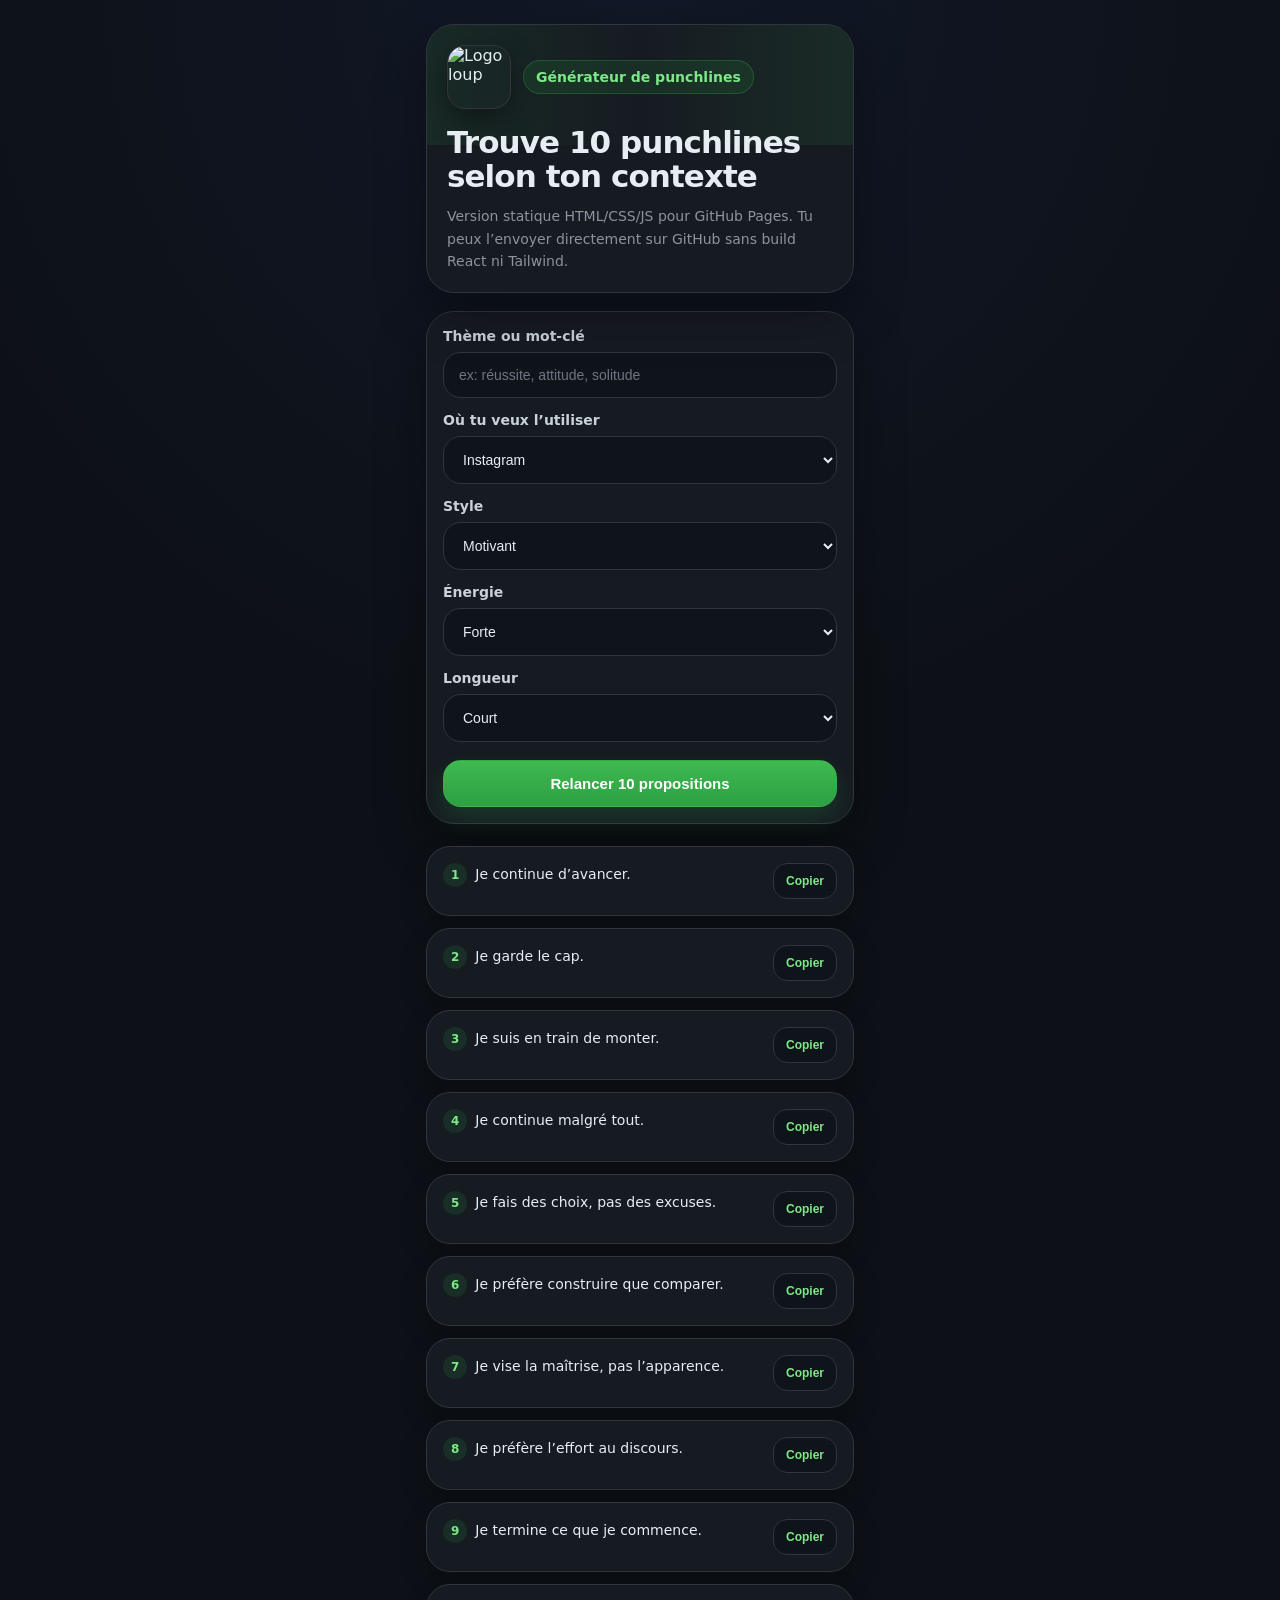
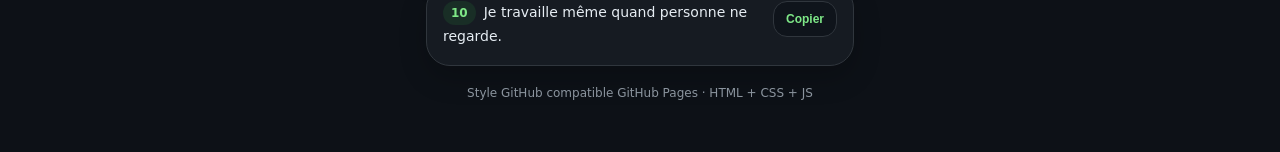
==== index.html @ 9e533f81 "Update index.html" ====
<!DOCTYPE html>
<html lang="fr">
  <head>
    <meta charset="UTF-8" />
    <meta name="viewport" content="width=device-width, initial-scale=1.0" />
    <title>Générateur de punchlines</title>
    <style>
      :root {
        --bg: #0d1117;
        --panel: #161b22;
        --panel-2: #0f141b;
        --border: #30363d;
        --text: #e6edf3;
        --muted: #8b949e;
        --green: #2ea043;
        --green-hover: #3fb950;
        --green-soft: rgba(46, 160, 67, 0.14);
        --shadow: 0 20px 50px rgba(0, 0, 0, 0.35);
        --radius: 24px;
      }

      * {
        box-sizing: border-box;
      }

      body {
        margin: 0;
        font-family: Inter, ui-sans-serif, system-ui, -apple-system, BlinkMacSystemFont, "Segoe UI", sans-serif;
        background: radial-gradient(circle at top, #111827, var(--bg) 40%);
        color: var(--text);
      }

      .app {
        width: 100%;
        max-width: 460px;
        margin: 0 auto;
        padding: 24px 16px 40px;
      }

      .card {
        background: var(--panel);
        border: 1px solid var(--border);
        border-radius: 28px;
        box-shadow: var(--shadow);
      }

      .hero {
        position: relative;
        overflow: hidden;
        padding: 20px;
        margin-bottom: 18px;
      }

      .hero::before {
        content: "";
        position: absolute;
        inset: 0 auto auto 0;
        width: 100%;
        height: 120px;
        background: linear-gradient(90deg, rgba(46, 160, 67, 0.12), transparent 50%, rgba(63, 185, 80, 0.1));
        pointer-events: none;
      }

      .hero-top {
        position: relative;
        display: flex;
        align-items: center;
        gap: 12px;
        margin-bottom: 16px;
      }

      .logo {
        width: 64px;
        height: 64px;
        border-radius: 18px;
        object-fit: cover;
        border: 1px solid var(--border);
        box-shadow: 0 10px 28px rgba(0, 0, 0, 0.4);
      }

      .badge {
        display: inline-flex;
        align-items: center;
        gap: 8px;
        padding: 8px 12px;
        border-radius: 999px;
        border: 1px solid rgba(63, 185, 80, 0.25);
        background: var(--green-soft);
        color: #7ee787;
        font-size: 14px;
        font-weight: 600;
      }

      h1 {
        position: relative;
        margin: 0;
        font-size: 31px;
        line-height: 1.1;
        letter-spacing: -0.03em;
      }

      .subtitle {
        position: relative;
        margin: 12px 0 0;
        color: var(--muted);
        font-size: 14px;
        line-height: 1.6;
      }

      .form {
        padding: 16px;
        margin-bottom: 22px;
      }

      .field {
        margin-bottom: 14px;
      }

      .field:last-child {
        margin-bottom: 0;
      }

      label {
        display: block;
        margin-bottom: 8px;
        font-size: 14px;
        font-weight: 600;
        color: #c9d1d9;
      }

      input,
      select {
        width: 100%;
        border: 1px solid var(--border);
        border-radius: 18px;
        background: var(--panel-2);
        color: var(--text);
        padding: 14px 15px;
        font-size: 14px;
        outline: none;
        transition: border-color 0.2s ease, box-shadow 0.2s ease, background 0.2s ease;
      }

      input::placeholder {
        color: #6e7681;
      }

      input:focus,
      select:focus {
        border-color: var(--green-hover);
        box-shadow: 0 0 0 4px rgba(46, 160, 67, 0.12);
        background: #11161d;
      }

      .button {
        width: 100%;
        margin-top: 4px;
        border: 1px solid rgba(63, 185, 80, 0.28);
        border-radius: 18px;
        background: linear-gradient(180deg, var(--green-hover), var(--green));
        color: white;
        padding: 14px 16px;
        font-size: 15px;
        font-weight: 700;
        cursor: pointer;
        transition: transform 0.15s ease, filter 0.2s ease;
        box-shadow: 0 12px 26px rgba(46, 160, 67, 0.22);
      }

      .button:hover {
        filter: brightness(1.05);
      }

      .button:active {
        transform: scale(0.99);
      }

      .results {
        display: flex;
        flex-direction: column;
        gap: 12px;
      }

      .result {
        display: flex;
        justify-content: space-between;
        gap: 12px;
        align-items: flex-start;
        padding: 16px;
        border: 1px solid var(--border);
        border-radius: var(--radius);
        background: var(--panel);
        box-shadow: 0 12px 28px rgba(0, 0, 0, 0.2);
      }

      .result-text {
        margin: 0;
        font-size: 14px;
        line-height: 1.7;
        color: #e6edf3;
      }

      .index {
        display: inline-flex;
        align-items: center;
        justify-content: center;
        min-width: 24px;
        height: 24px;
        margin-right: 8px;
        padding: 0 8px;
        border-radius: 999px;
        background: var(--green-soft);
        color: #7ee787;
        font-size: 12px;
        font-weight: 700;
        vertical-align: middle;
      }

      .copy-btn {
        flex-shrink: 0;
        border: 1px solid var(--border);
        background: var(--panel-2);
        color: #7ee787;
        border-radius: 14px;
        padding: 10px 12px;
        font-size: 12px;
        font-weight: 700;
        cursor: pointer;
        transition: background 0.2s ease, border-color 0.2s ease;
      }

      .copy-btn:hover {
        background: var(--green-soft);
        border-color: rgba(63, 185, 80, 0.35);
      }

      .footer {
        margin-top: 20px;
        text-align: center;
        color: var(--muted);
        font-size: 12px;
      }

      @media (max-width: 480px) {
        .app {
          padding: 18px 12px 32px;
        }

        h1 {
          font-size: 28px;
        }

        .result {
          padding: 14px;
        }
      }
    </style>
  </head>
  <body>
    <div class="app">
      <section class="card hero">
        <div class="hero-top">
          <img src="alpha.jpeg" alt="Logo loup" class="logo" />
          <div class="badge">Générateur de punchlines</div>
        </div>
        <h1>Trouve 10 punchlines selon ton contexte</h1>
        <p class="subtitle">
          Version statique HTML/CSS/JS pour GitHub Pages. Tu peux l’envoyer directement sur GitHub sans build React ni Tailwind.
        </p>
      </section>

      <section class="card form">
        <div class="field">
          <label for="theme">Thème ou mot-clé</label>
          <input id="theme" type="text" placeholder="ex: réussite, attitude, solitude" />
        </div>

        <div class="field">
          <label for="usage">Où tu veux l’utiliser</label>
          <select id="usage">
            <option value="instagram">Instagram</option>
            <option value="tiktok">TikTok</option>
            <option value="bio">Bio</option>
            <option value="story">Story</option>
            <option value="rap">Rap / texte</option>
            <option value="autre">Autre</option>
          </select>
        </div>

        <div class="field">
          <label for="tone">Style</label>
          <select id="tone">
            <option value="motivant">Motivant</option>
            <option value="drole">Drôle</option>
            <option value="sombre">Sombre</option>
            <option value="luxe">Luxe</option>
            <option value="reseaux">Réseaux</option>
          </select>
        </div>

        <div class="field">
          <label for="energy">Énergie</label>
          <select id="energy">
            <option value="forte">Forte</option>
            <option value="moyenne">Moyenne</option>
            <option value="douce">Douce</option>
          </select>
        </div>

        <div class="field">
          <label for="length">Longueur</label>
          <select id="length">
            <option value="court">Court</option>
            <option value="moyen">Moyen</option>
            <option value="libre">Libre</option>
          </select>
        </div>

        <button id="refreshBtn" class="button">Relancer 10 propositions</button>
      </section>

      <section id="results" class="results"></section>

      <p class="footer">Style GitHub compatible GitHub Pages · HTML + CSS + JS</p>
    </div>

    <script>
      const punchlines = [
        'J’avance en silence, mais ça fait du bruit.',
        'Je build pendant que tu refresh.',
        'Moins de promesses, plus de preuves.',
        'Je suis passé en mode avion, mais je monte.',
        'Je fais du réel pendant que tu fais du contenu.',
        'Je préfère être solide que populaire.',
        'Je ne rush pas, je vise juste.',
        'Je suis focus, pas occupé.',
        'Je ne bluffe pas, je prouve.',
        'Je travaille même quand personne ne regarde.',
        'Je ne cherche plus, je crée.',
        'Je suis lent mais inarrêtable.',
        'Je suis devenu mon meilleur investissement.',
        'Je préfère construire que comparer.',
        'Je ne cours plus, je trace.',
        'Je suis là pour durer, pas pour buzzer.',
        'Je fais simple, mais ça frappe.',
        'Je coupe le superflu sans regret.',
        'Je préfère l’effort au discours.',
        'Je reste carré même quand c’est flou.',
        'Je vise la maîtrise, pas l’apparence.',
        'Je suis là pour avancer.',
        'Je préfère être respecté que validé.',
        'Je fais le travail que d’autres évitent.',
        'Je reste stable pendant que ça bouge.',
        'Je fais du silence une arme.',
        'Je préfère être sous-estimé.',
        'Je livre plus que je ne montre.',
        'Je suis cohérent même quand c’est dur.',
        'Je ne suis pas parfait, mais constant.',
        'Je fais des choix, pas des excuses.',
        'Je cherche à progresser.',
        'Je suis plus précis que rapide.',
        'Je préfère être efficace que visible.',
        'Je construis ma version.',
        'Je fais moins de bruit, plus de résultats.',
        'Je cherche le solide.',
        'Je termine ce que je commence.',
        'Je suis patient mais déterminé.',
        'Je pense grand et j’agis simple.',
        'Je fais du concret, pas des promesses.',
        'Je garde le cap.',
        'Je suis offline mais mes résultats parlent.',
        'Je suis régulier, pas spectaculaire.',
        'Je préfère durer que briller.',
        'Je produis pendant que tu procrastines.',
        'Je suis calme mais focus.',
        'Je fais le job, même sans motivation.',
        'Je suis constant, c’est ça la diff.',
        'Je fais plus que je ne montre.',
        'Je suis stable dans le chaos.',
        'Je suis devenu mon propre standard.',
        'Je les exécute.',
        'Je coupe ce qui ralentit.',
        'Je garde ce qui construit.',
        'Je suis dans le concret.',
        'Je sais ce que je veux.',
        'Je fais ce qu’il faut.',
        'Je reste focus.',
        'Je continue malgré tout.',
        'Je suis en train de monter.',
        'Je reste déterminé.',
        'Je suis dans l’action.',
        'Je continue d’avancer.',
        'Je garde la vision.',
        'Je construis quelque chose de réel.',
        'Je ne triche pas.',
        'Je fais les choses correctement.',
        'Je garde le cap, quoi qu’il arrive.'
      ];

      let refreshIndex = 0;

      function hashString(str) {
        let hash = 0;
        for (let i = 0; i < str.length; i++) {
          hash = (hash << 5) - hash + str.charCodeAt(i);
          hash |= 0;
        }
        return Math.abs(hash);
      }

      function pickTen() {
        const theme = document.getElementById('theme').value || '';
        const usage = document.getElementById('usage').value;
        const tone = document.getElementById('tone').value;
        const energy = document.getElementById('energy').value;
        const length = document.getElementById('length').value;

        const seed = hashString(`${theme}|${usage}|${tone}|${energy}|${length}|${refreshIndex}`);

        return punchlines
          .map((line, index) => {
            let score = hashString(`${seed}-${line}-${index}`) % 1000;
            const lower = line.toLowerCase();
            if (theme && lower.includes(theme.toLowerCase())) score += 160;
            if (energy === 'forte' && /(focus|cap|avance|prouve|déterminé)/i.test(line)) score += 90;
            if (energy === 'douce' && /(calme|silence|stable|patient)/i.test(line)) score += 90;
            if (length === 'court' && line.length < 34) score += 100;
            if (length === 'moyen' && line.length >= 34 && line.length <= 60) score += 100;
            return { line, score };
          })
          .sort((a, b) => b.score - a.score)
          .slice(0, 10)
          .map((item) => item.line);
      }

      function render() {
        const results = document.getElementById('results');
        const lines = pickTen();
        results.innerHTML = lines
          .map(
            (line, index) => `
              <article class="result">
                <p class="result-text"><span class="index">${index + 1}</span>${line}</p>
                <button class="copy-btn" onclick="copyLine(${index})">Copier</button>
              </article>
            `
          )
          .join('');
        window.currentLines = lines;
      }

      function copyLine(index) {
        const text = window.currentLines[index];
        navigator.clipboard.writeText(text);
      }

      document.getElementById('refreshBtn').addEventListener('click', () => {
        refreshIndex += 1;
        render();
      });

      ['theme', 'usage', 'tone', 'energy', 'length'].forEach((id) => {
        document.getElementById(id).addEventListener('change', () => {
          refreshIndex = 0;
          render();
        });
        document.getElementById(id).addEventListener('input', () => {
          refreshIndex = 0;
          render();
        });
      });

      render();
    </script>
  </body>
</html>
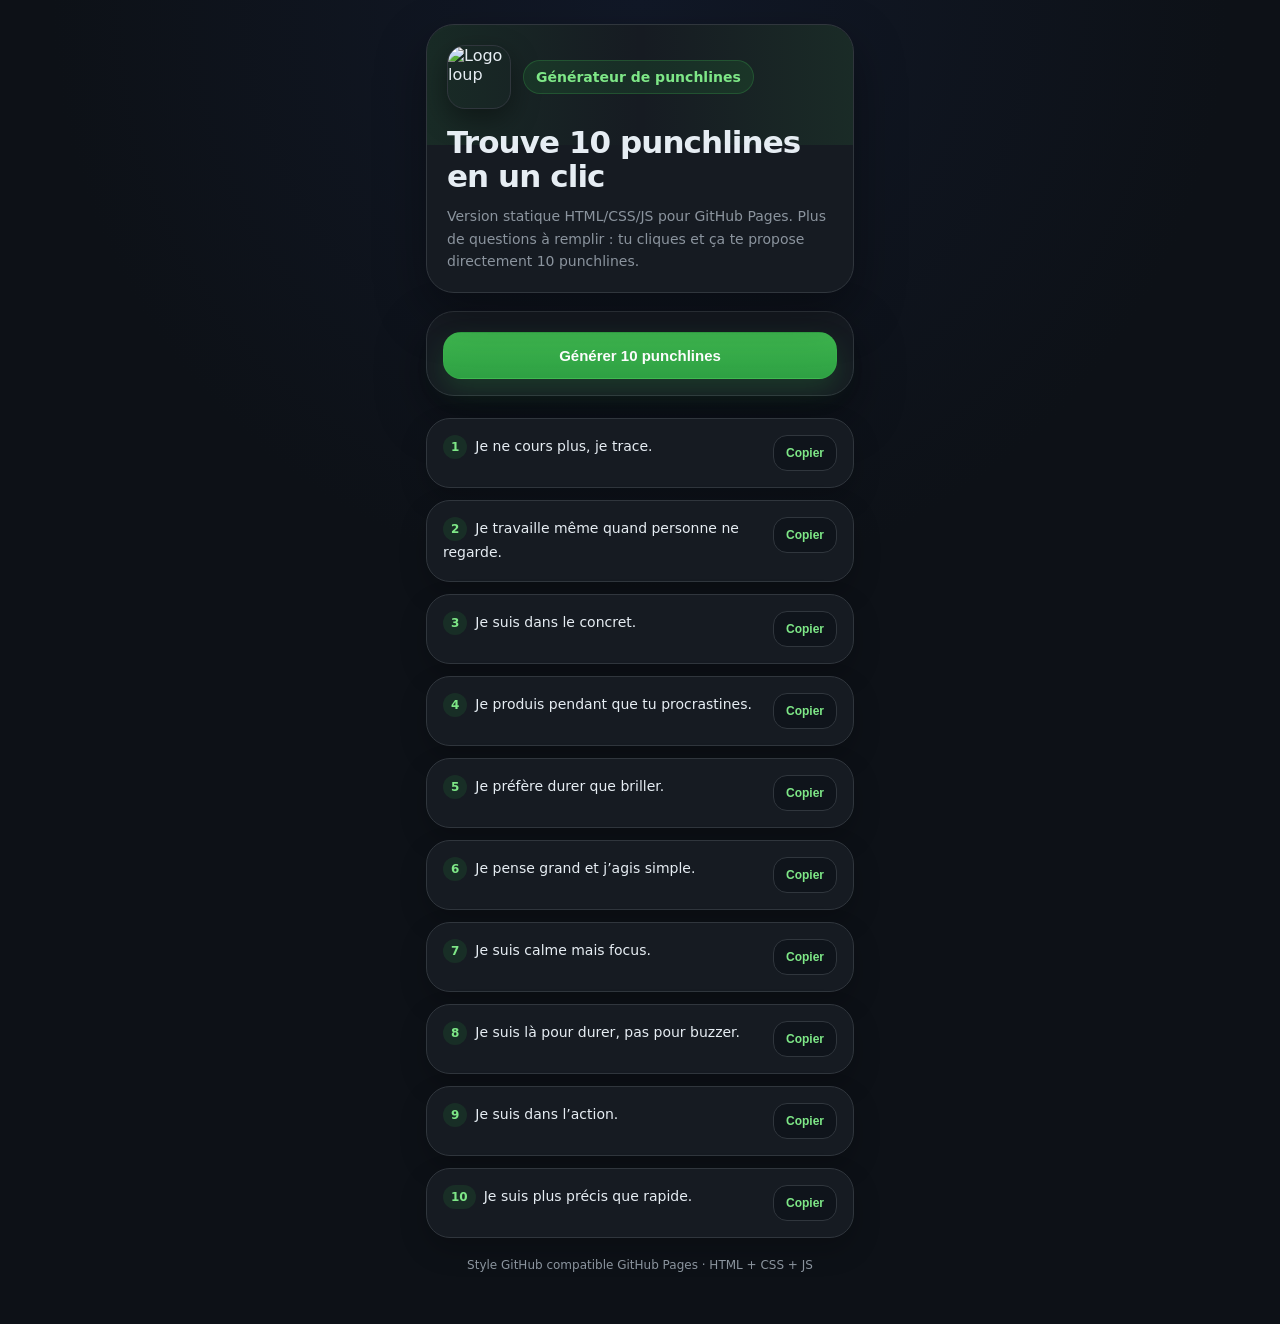
==== commit 3b85d904: "Refactor index.html for improved UI and functionality Updated the hero image and modified the headin" ====
--- a/index.html
+++ b/index.html
@@ -263,60 +263,14 @@
           <img src="alpha.jpeg" alt="Logo loup" class="logo" />
           <div class="badge">Générateur de punchlines</div>
         </div>
-        <h1>Trouve 10 punchlines selon ton contexte</h1>
+        <h1>Trouve 10 punchlines en un clic</h1>
         <p class="subtitle">
-          Version statique HTML/CSS/JS pour GitHub Pages. Tu peux l’envoyer directement sur GitHub sans build React ni Tailwind.
+          Version statique HTML/CSS/JS pour GitHub Pages. Plus de questions à remplir : tu cliques et ça te propose directement 10 punchlines.
         </p>
       </section>
 
       <section class="card form">
-        <div class="field">
-          <label for="theme">Thème ou mot-clé</label>
-          <input id="theme" type="text" placeholder="ex: réussite, attitude, solitude" />
-        </div>
-
-        <div class="field">
-          <label for="usage">Où tu veux l’utiliser</label>
-          <select id="usage">
-            <option value="instagram">Instagram</option>
-            <option value="tiktok">TikTok</option>
-            <option value="bio">Bio</option>
-            <option value="story">Story</option>
-            <option value="rap">Rap / texte</option>
-            <option value="autre">Autre</option>
-          </select>
-        </div>
-
-        <div class="field">
-          <label for="tone">Style</label>
-          <select id="tone">
-            <option value="motivant">Motivant</option>
-            <option value="drole">Drôle</option>
-            <option value="sombre">Sombre</option>
-            <option value="luxe">Luxe</option>
-            <option value="reseaux">Réseaux</option>
-          </select>
-        </div>
-
-        <div class="field">
-          <label for="energy">Énergie</label>
-          <select id="energy">
-            <option value="forte">Forte</option>
-            <option value="moyenne">Moyenne</option>
-            <option value="douce">Douce</option>
-          </select>
-        </div>
-
-        <div class="field">
-          <label for="length">Longueur</label>
-          <select id="length">
-            <option value="court">Court</option>
-            <option value="moyen">Moyen</option>
-            <option value="libre">Libre</option>
-          </select>
-        </div>
-
-        <button id="refreshBtn" class="button">Relancer 10 propositions</button>
+        <button id="refreshBtn" class="button">Générer 10 punchlines</button>
       </section>
 
       <section id="results" class="results"></section>
@@ -409,23 +363,11 @@
       }
 
       function pickTen() {
-        const theme = document.getElementById('theme').value || '';
-        const usage = document.getElementById('usage').value;
-        const tone = document.getElementById('tone').value;
-        const energy = document.getElementById('energy').value;
-        const length = document.getElementById('length').value;
-
-        const seed = hashString(`${theme}|${usage}|${tone}|${energy}|${length}|${refreshIndex}`);
+        const seed = hashString(`${refreshIndex}`);
 
         return punchlines
           .map((line, index) => {
-            let score = hashString(`${seed}-${line}-${index}`) % 1000;
-            const lower = line.toLowerCase();
-            if (theme && lower.includes(theme.toLowerCase())) score += 160;
-            if (energy === 'forte' && /(focus|cap|avance|prouve|déterminé)/i.test(line)) score += 90;
-            if (energy === 'douce' && /(calme|silence|stable|patient)/i.test(line)) score += 90;
-            if (length === 'court' && line.length < 34) score += 100;
-            if (length === 'moyen' && line.length >= 34 && line.length <= 60) score += 100;
+            const score = hashString(`${seed}-${line}-${index}`) % 1000;
             return { line, score };
           })
           .sort((a, b) => b.score - a.score)
@@ -459,16 +401,7 @@
         render();
       });
 
-      ['theme', 'usage', 'tone', 'energy', 'length'].forEach((id) => {
-        document.getElementById(id).addEventListener('change', () => {
-          refreshIndex = 0;
-          render();
-        });
-        document.getElementById(id).addEventListener('input', () => {
-          refreshIndex = 0;
-          render();
-        });
-      });
+      
 
       render();
     </script>
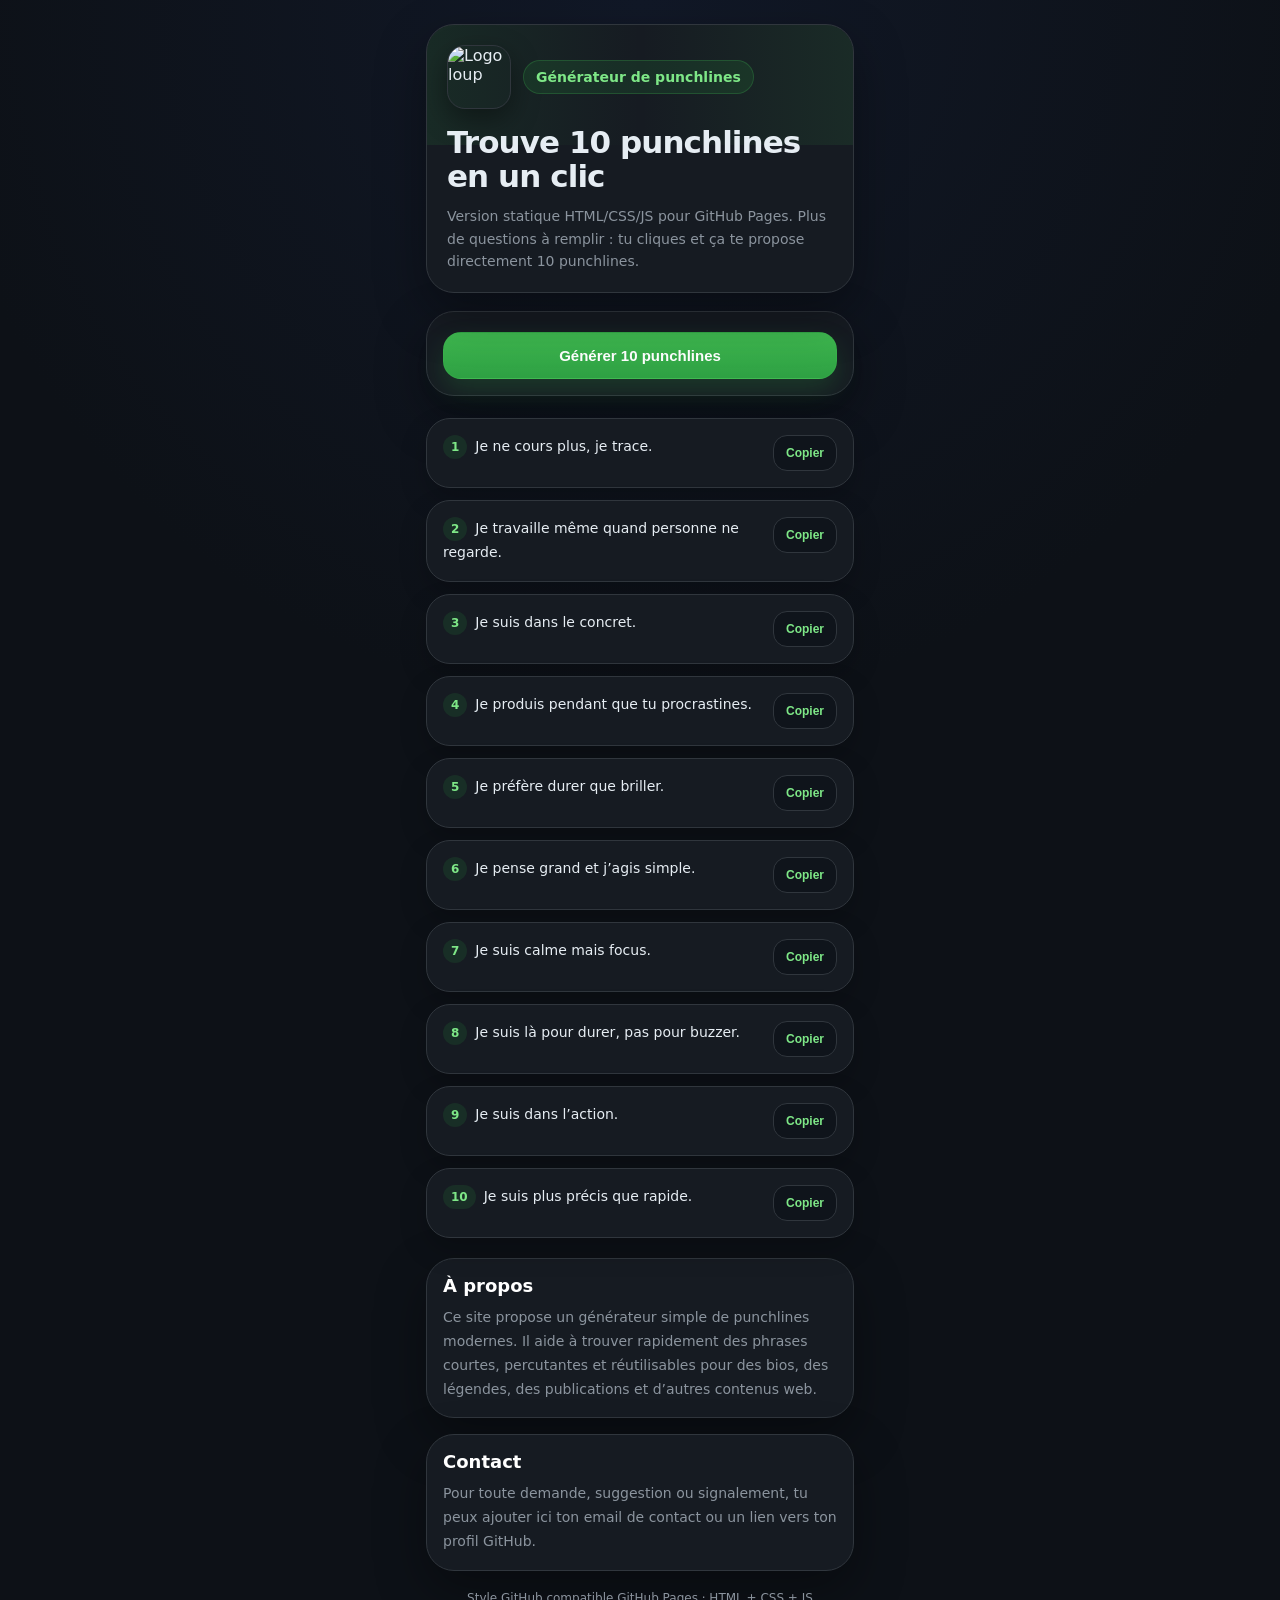
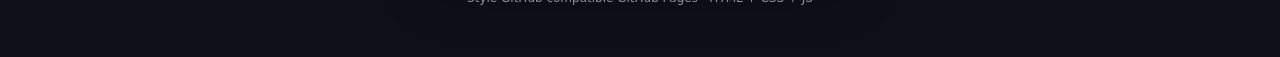
==== commit e431c0d9: "Enhance index.html with meta and contact sections Added meta description and contact sections to the" ====
--- a/index.html
+++ b/index.html
@@ -4,6 +4,9 @@
     <meta charset="UTF-8" />
     <meta name="viewport" content="width=device-width, initial-scale=1.0" />
     <title>Générateur de punchlines</title>
+    <meta name="description" content="Générateur de punchlines modernes en ligne. Trouve rapidement 10 phrases courtes et percutantes pour tes posts, bios et contenus sociaux." />
+    <script async src="https://pagead2.googlesyndication.com/pagead/js/adsbygoogle.js?client=ca-pub-7846933567708584"
+      crossorigin="anonymous"></script>
     <style>
       :root {
         --bg: #0d1117;
@@ -260,7 +263,7 @@
     <div class="app">
       <section class="card hero">
         <div class="hero-top">
-          <img src="alpha.jpeg" alt="Logo loup" class="logo" />
+          <img src="alpha.png" alt="Logo loup" class="logo" />
           <div class="badge">Générateur de punchlines</div>
         </div>
         <h1>Trouve 10 punchlines en un clic</h1>
@@ -274,6 +277,21 @@
       </section>
 
       <section id="results" class="results"></section>
+
+      <section class="card" style="padding:16px; margin-top:20px;">
+        <h2 style="margin:0 0 10px; font-size:18px; color:#fff;">À propos</h2>
+        <p style="margin:0; color:#8b949e; font-size:14px; line-height:1.7;">
+          Ce site propose un générateur simple de punchlines modernes. Il aide à trouver rapidement des phrases courtes,
+          percutantes et réutilisables pour des bios, des légendes, des publications et d’autres contenus web.
+        </p>
+      </section>
+
+      <section class="card" style="padding:16px; margin-top:16px;">
+        <h2 style="margin:0 0 10px; font-size:18px; color:#fff;">Contact</h2>
+        <p style="margin:0; color:#8b949e; font-size:14px; line-height:1.7;">
+          Pour toute demande, suggestion ou signalement, tu peux ajouter ici ton email de contact ou un lien vers ton profil GitHub.
+        </p>
+      </section>
 
       <p class="footer">Style GitHub compatible GitHub Pages · HTML + CSS + JS</p>
     </div>
